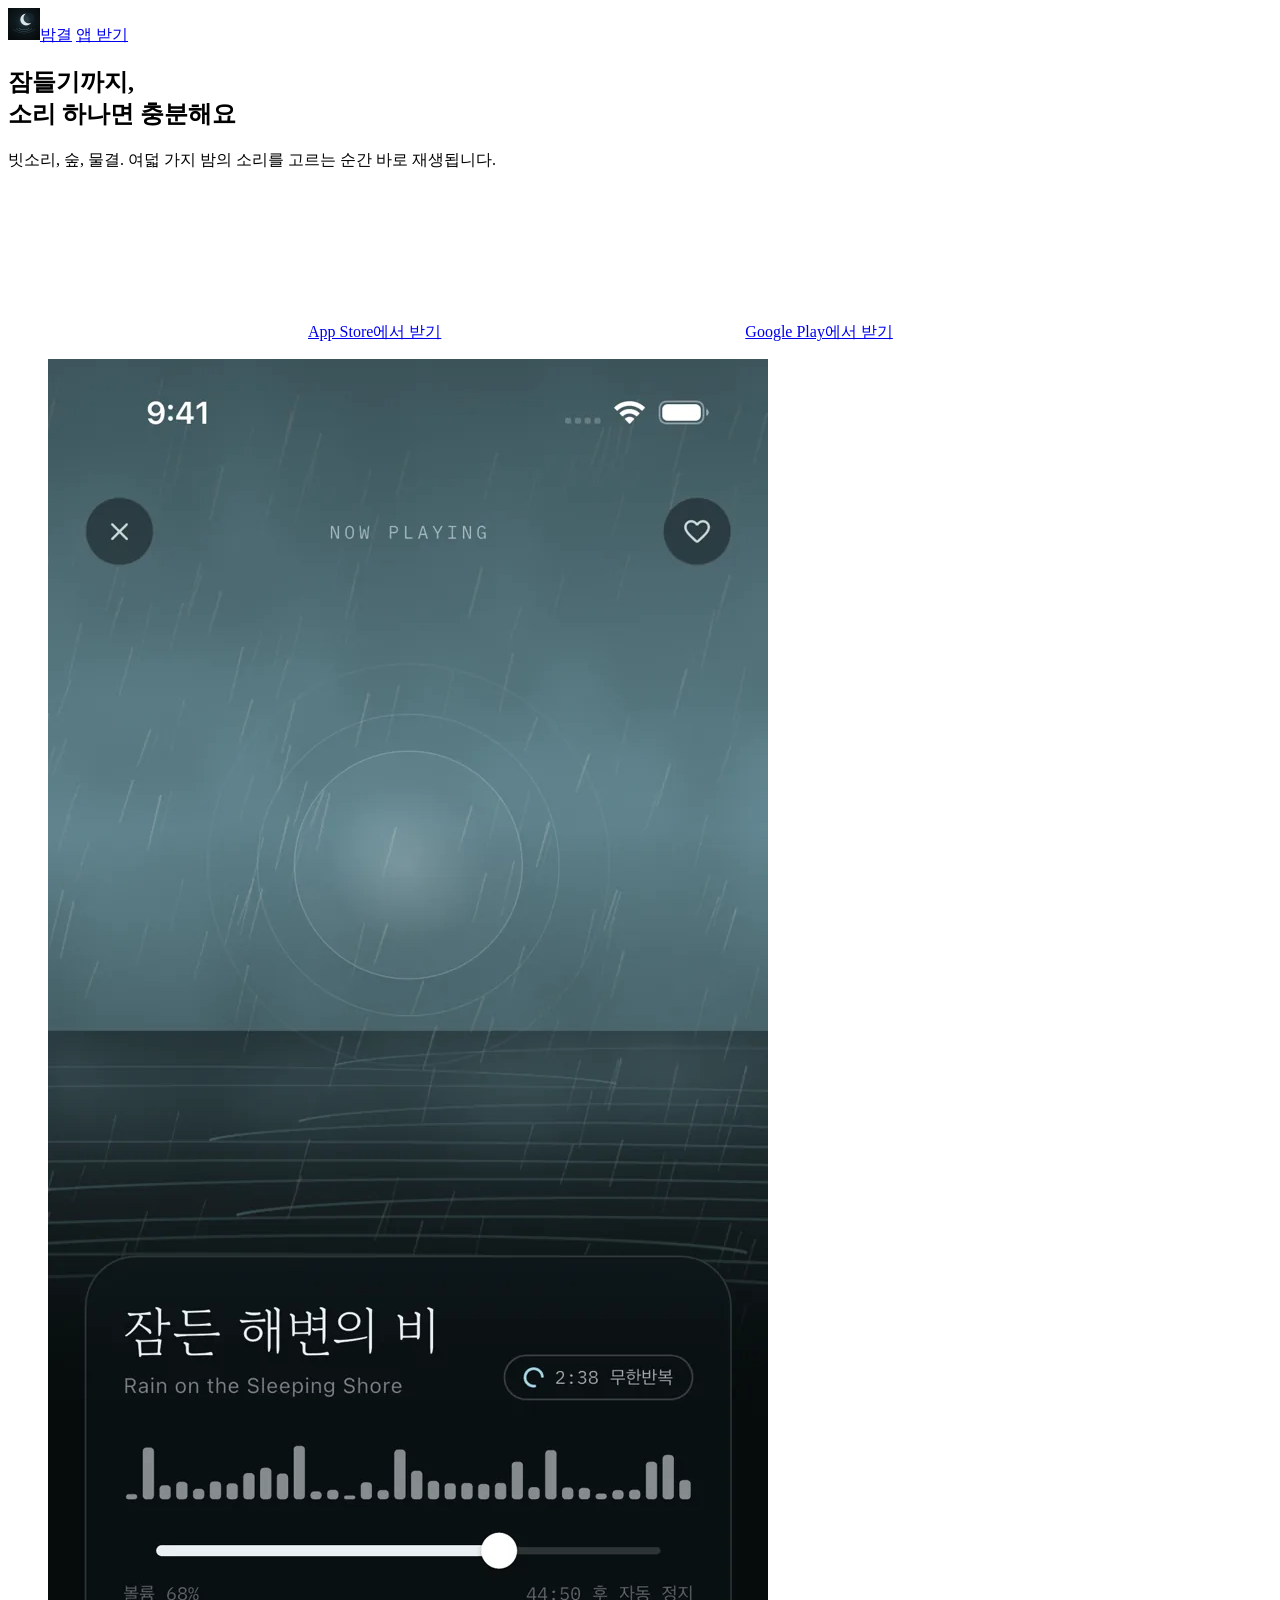
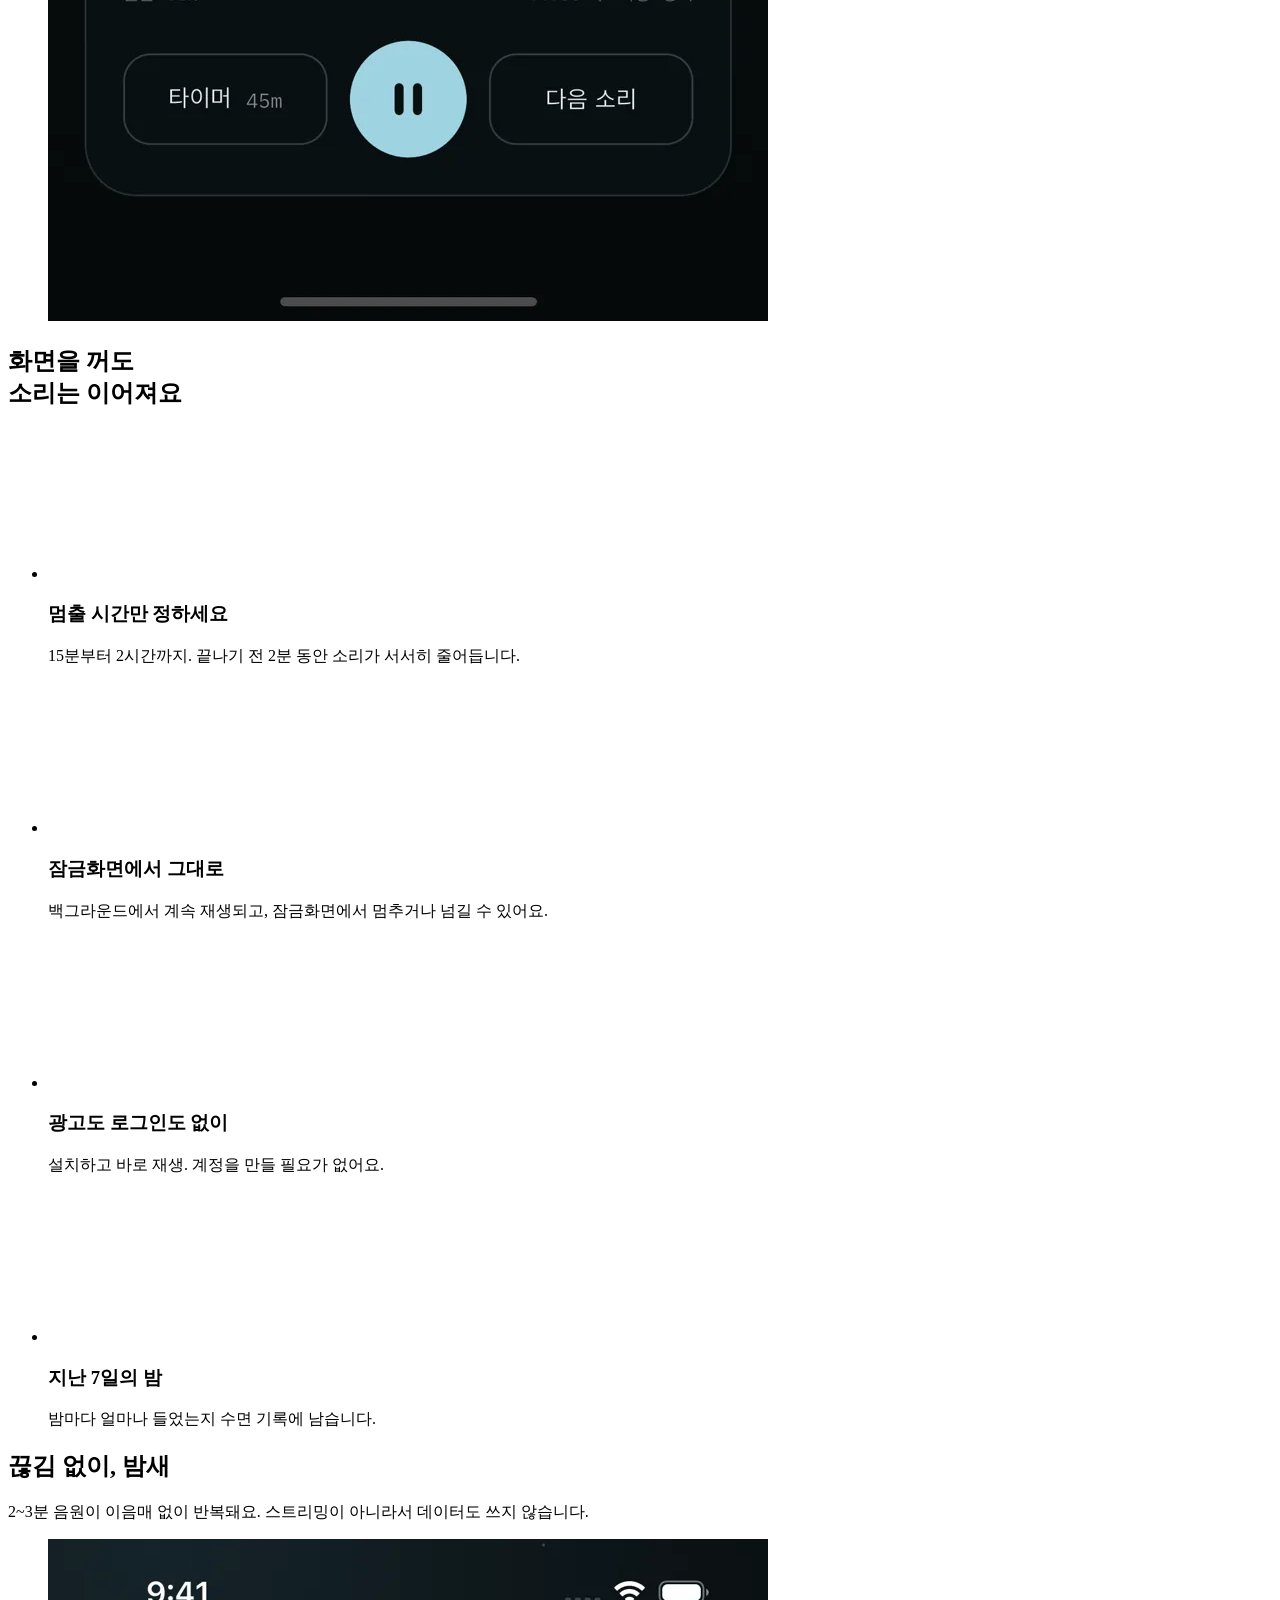
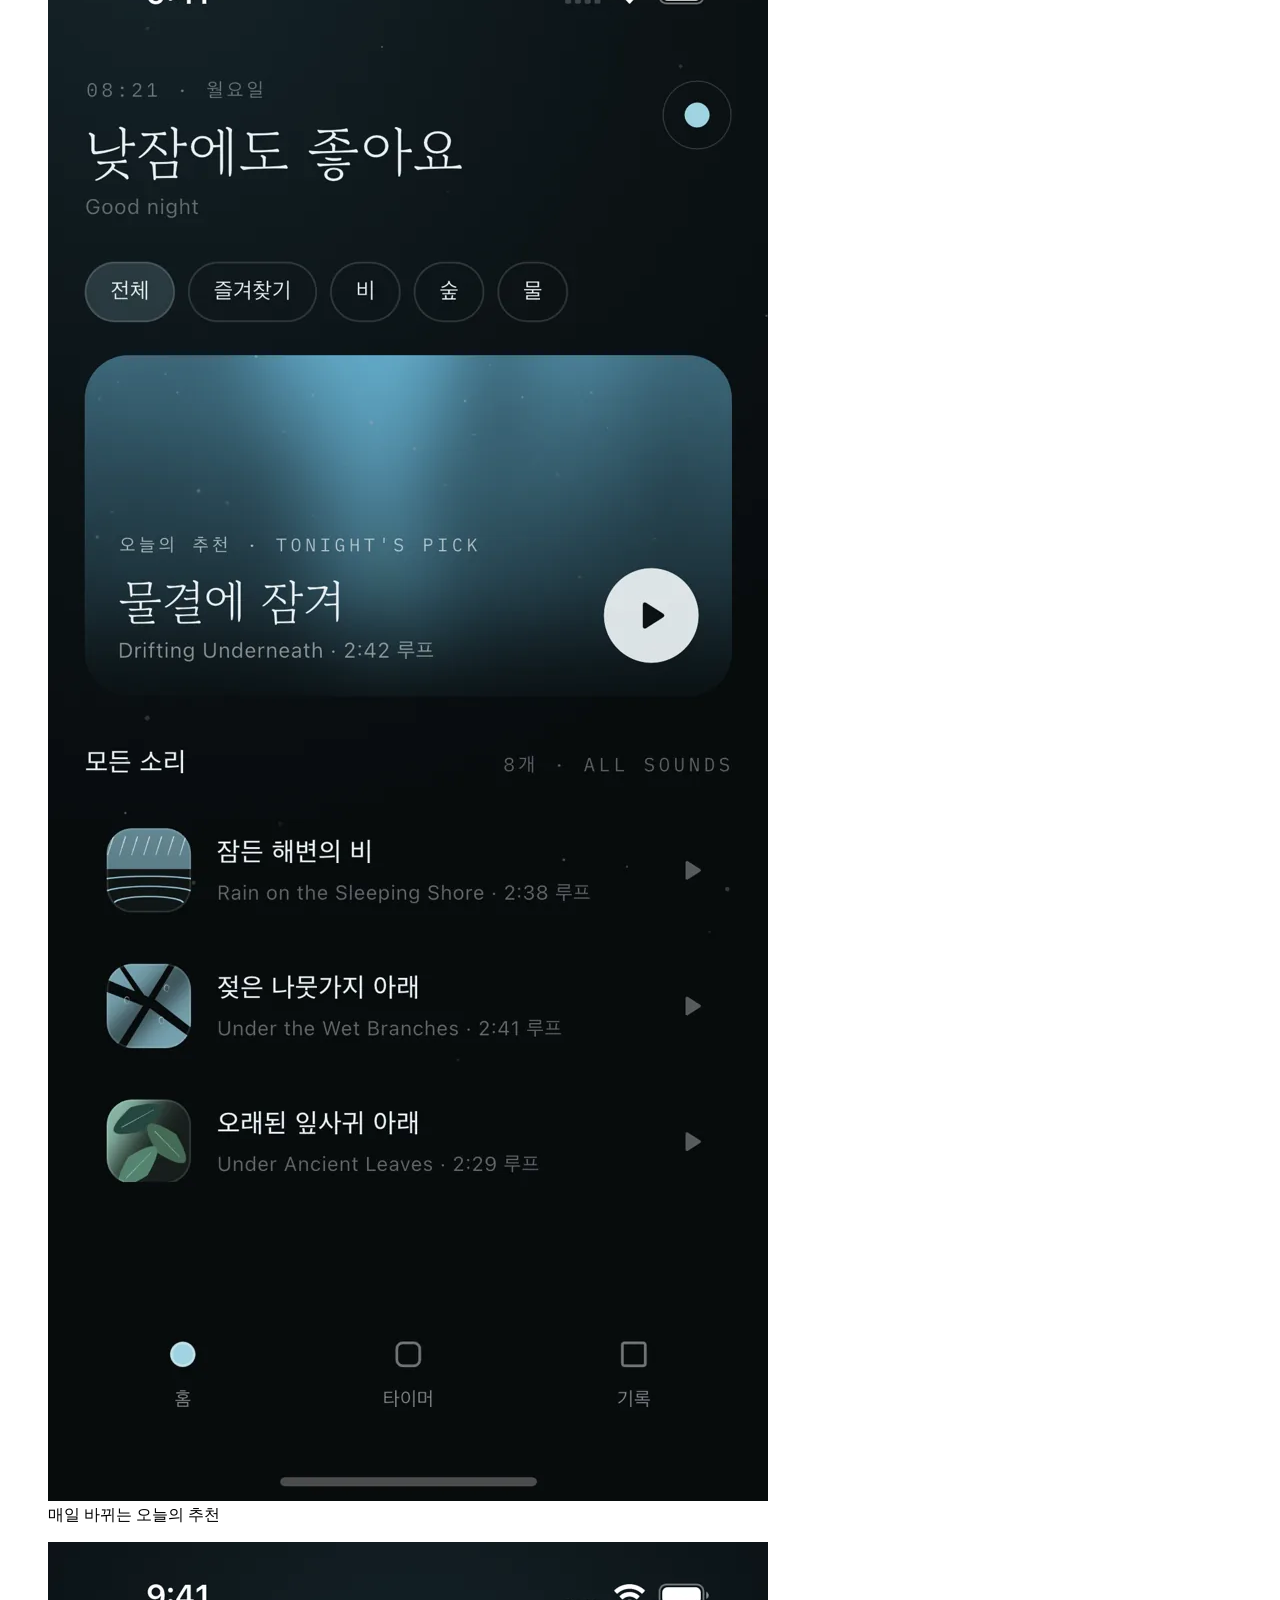
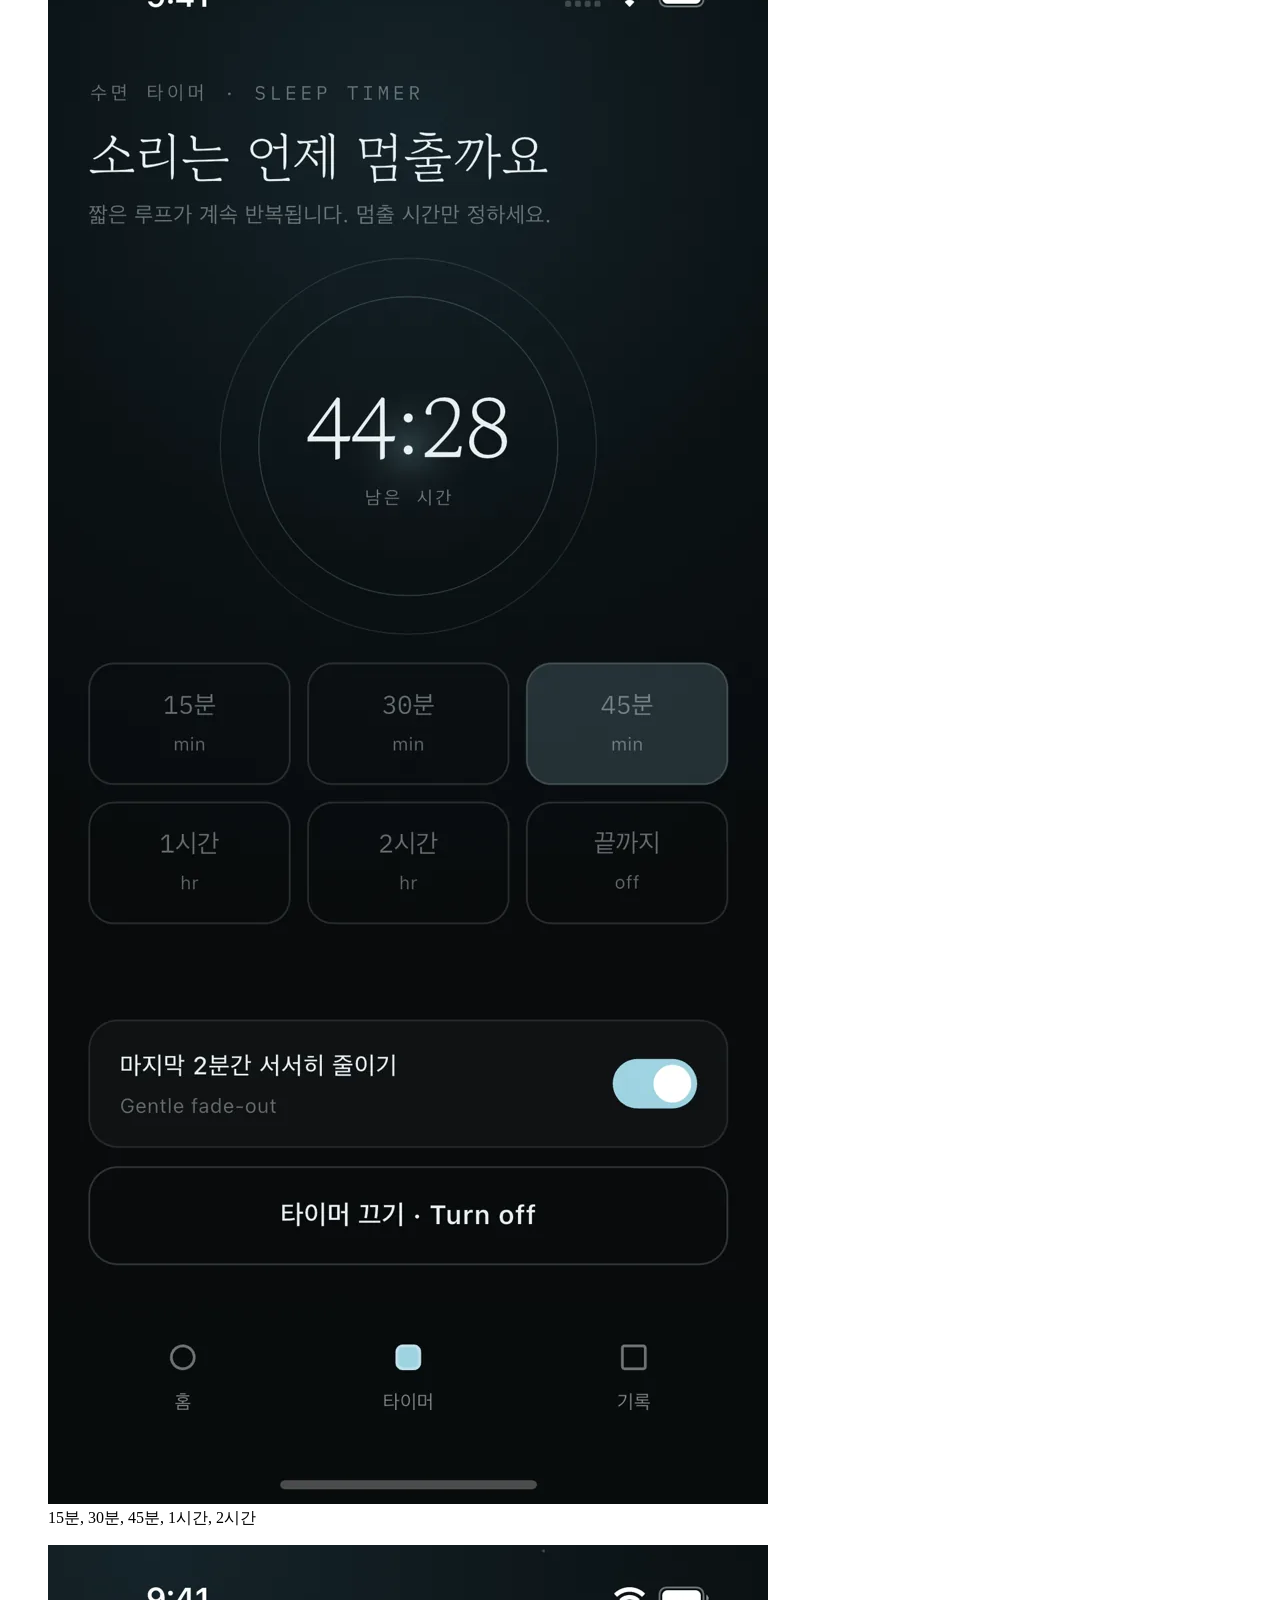
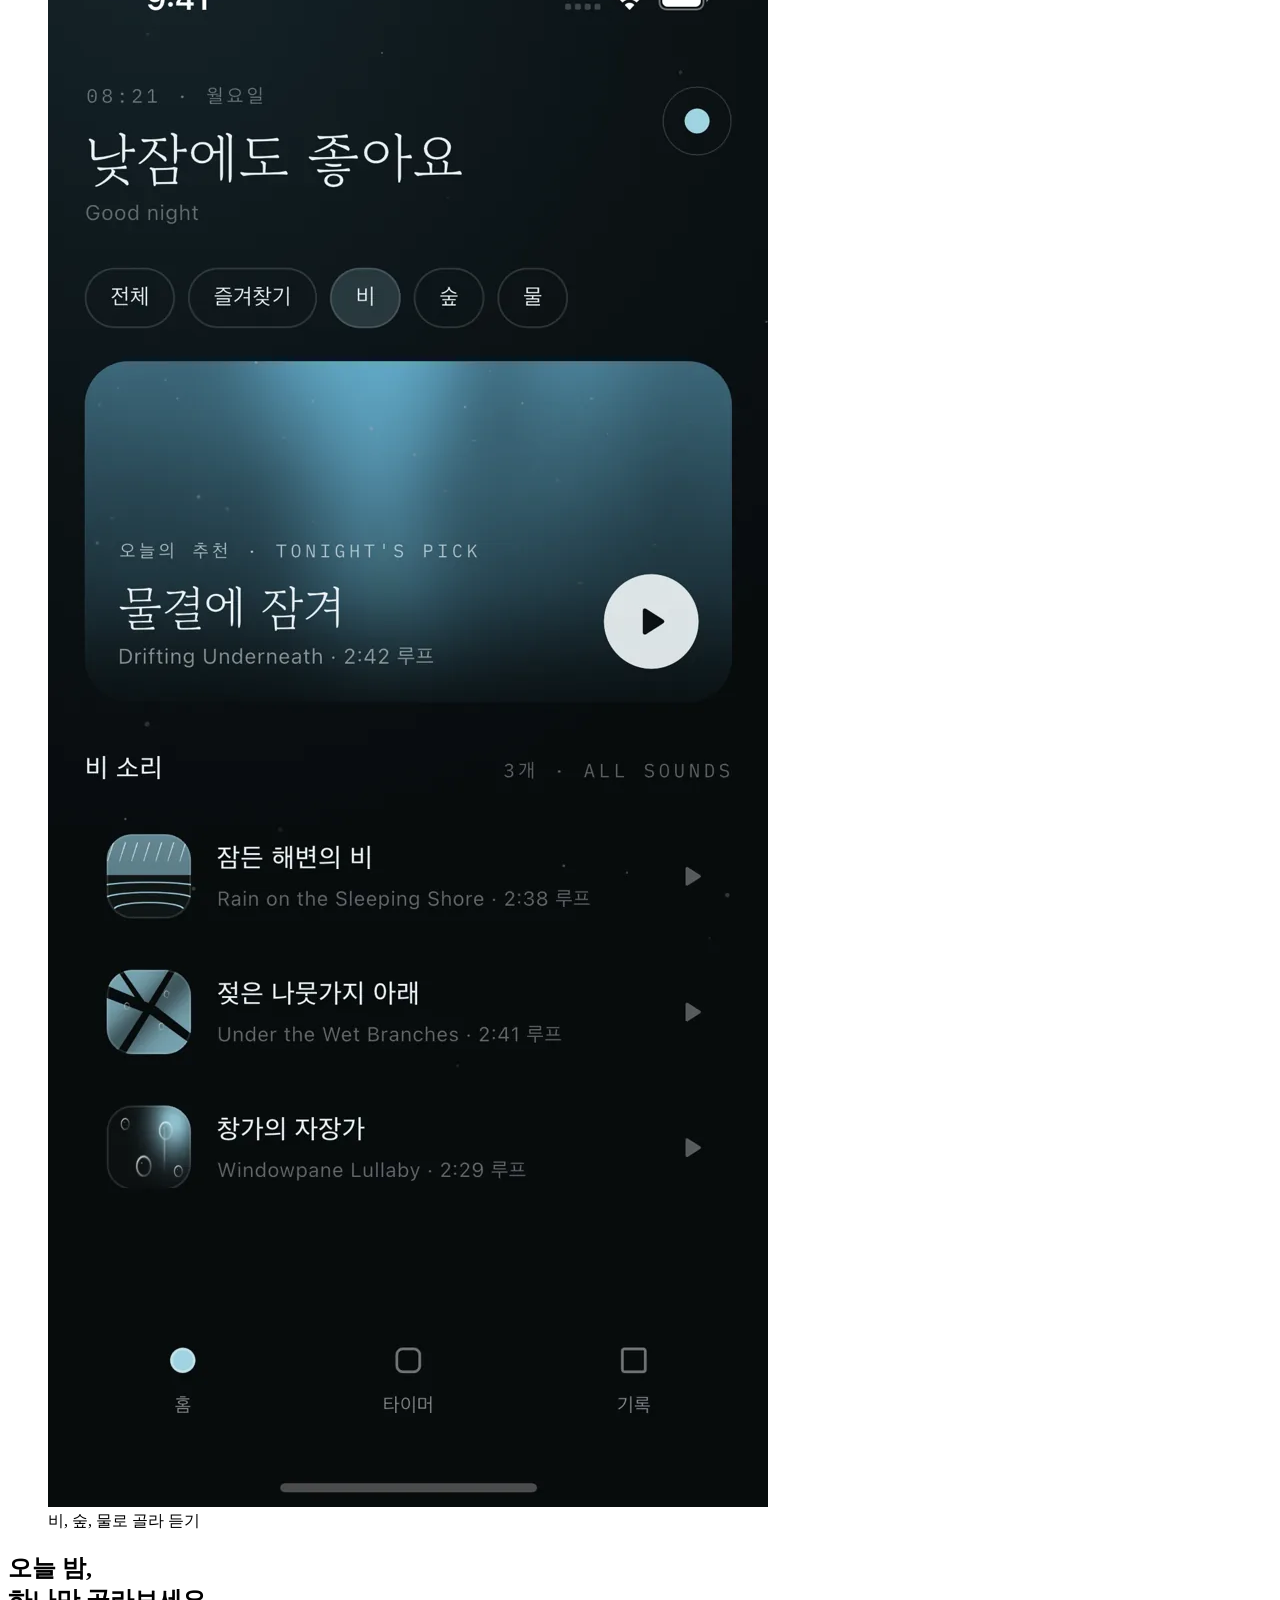
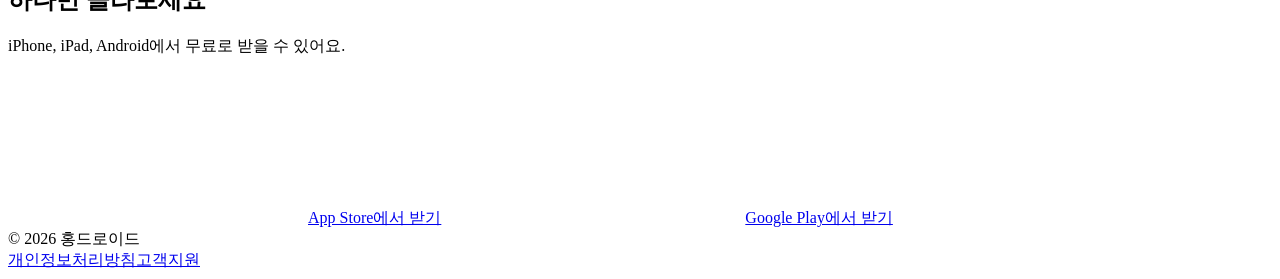
==== src/index.html @ 4cf06735 "밤결 랜딩 페이지 Co-Authored-By: Claude Opus 5.5 <noreply@anthropic.com> Claude-Session: https://claude.ai/" ====
<!doctype html>
<html lang="ko">
<head>
<meta charset="utf-8">
<meta name="viewport" content="width=device-width, initial-scale=1, viewport-fit=cover">
<title>밤결 - 수면 백색소음·빗소리 앱</title>
<meta name="description" content="빗소리, 숲, 물결. 여덟 가지 밤의 소리를 고르는 순간 바로 재생되는 수면 사운드 앱. 타이머, 백그라운드 재생, 광고 없이.">
<meta name="theme-color" content="#0A1013">
<link rel="canonical" href="__SITE__/">
<link rel="icon" href="/favicon.png" type="image/png">
<link rel="apple-touch-icon" href="/apple-touch-icon.png">
<meta property="og:type" content="website">
<meta property="og:locale" content="ko_KR">
<meta property="og:title" content="밤결 - 잠들기까지, 소리 하나면 충분해요">
<meta property="og:description" content="여덟 가지 밤의 소리를 고르는 순간 바로 재생됩니다. iOS·Android 무료.">
<meta property="og:url" content="__SITE__/">
<meta property="og:image" content="__SITE__/og.jpg">
<meta name="twitter:card" content="summary_large_image">
<meta name="apple-itunes-app" content="app-id=6816719142">
<link rel="preload" href="/fonts/gowun.woff2" as="font" type="font/woff2" crossorigin>
<link rel="stylesheet" href="/styles.css">
<script type="application/ld+json">
{"@context":"https://schema.org","@type":"MobileApplication","name":"밤결","alternateName":"Bamgyeol","operatingSystem":"iOS, Android","applicationCategory":"HealthApplication","description":"여덟 가지 밤의 소리를 무한 반복 재생하는 수면 사운드 앱","offers":{"@type":"Offer","price":"0","priceCurrency":"KRW"},"downloadUrl":["https://apps.apple.com/kr/app/id6816719142","https://play.google.com/store/apps/details?id=com.bamgyeol.bamgyeol"]}
</script>
</head>
<body>
<!--SPRITE-->
<div class="ambient" aria-hidden="true"><div class="ambient__layer"></div><div class="ambient__layer"></div></div>

<header class="nav">
  <a class="brand" href="#top" aria-label="밤결 처음으로"><img src="/img/icon.png" alt="" width="32" height="32"><span>밤결</span></a>
  <a class="nav__get" href="#get">앱 받기</a>
</header>

<main id="top">
  <section class="hero">
    <div class="hero__copy">
      <h1><span>잠들기까지,</span><br><span>소리 하나면 충분해요</span></h1>
      <p class="hero__sub">빗소리, 숲, 물결. 여덟 가지 밤의 소리를 고르는 순간 바로 재생됩니다.</p>
      <div class="stores">
        <a class="store" href="https://apps.apple.com/kr/app/id6816719142" rel="noopener"><svg aria-hidden="true"><use href="#i-apple"/></svg><span>App Store에서 받기</span></a>
        <a class="store" href="https://play.google.com/store/apps/details?id=com.bamgyeol.bamgyeol" rel="noopener"><svg aria-hidden="true"><use href="#i-gplay"/></svg><span>Google Play에서 받기</span></a>
      </div>
    </div>

    <div class="windows" role="group" aria-label="여덟 가지 소리 미리 듣기. 누르면 재생됩니다.">
      <!--WINDOWS-->
    </div>
  </section>

  <section class="night reveal">
    <figure class="night__shot">
      <img src="/shots/player.webp" alt="밤결 재생 화면. 잠든 해변의 비가 재생 중이고 자동 정지 타이머가 켜져 있다." width="720" height="1562" loading="lazy">
    </figure>
    <div class="night__copy">
      <h2>화면을 꺼도<br>소리는 이어져요</h2>
      <ul class="facts">
        <li><svg aria-hidden="true"><use href="#i-timer"/></svg><div><h3>멈출 시간만 정하세요</h3><p>15분부터 2시간까지. 끝나기 전 2분 동안 소리가 서서히 줄어듭니다.</p></div></li>
        <li><svg aria-hidden="true"><use href="#i-lock"/></svg><div><h3>잠금화면에서 그대로</h3><p>백그라운드에서 계속 재생되고, 잠금화면에서 멈추거나 넘길 수 있어요.</p></div></li>
        <li><svg aria-hidden="true"><use href="#i-prohibit"/></svg><div><h3>광고도 로그인도 없이</h3><p>설치하고 바로 재생. 계정을 만들 필요가 없어요.</p></div></li>
        <li><svg aria-hidden="true"><use href="#i-chart"/></svg><div><h3>지난 7일의 밤</h3><p>밤마다 얼마나 들었는지 수면 기록에 남습니다.</p></div></li>
      </ul>
    </div>
  </section>

  <section class="screens reveal">
    <h2>끊김 없이, 밤새</h2>
    <p class="screens__lead">2~3분 음원이 이음매 없이 반복돼요. 스트리밍이 아니라서 데이터도 쓰지 않습니다.</p>
    <div class="screens__row">
      <figure><img src="/shots/home.webp" alt="홈 화면. 오늘의 추천과 소리 목록" width="720" height="1562" loading="lazy"><figcaption>매일 바뀌는 오늘의 추천</figcaption></figure>
      <figure><img src="/shots/timer.webp" alt="수면 타이머 화면" width="720" height="1562" loading="lazy"><figcaption>15분, 30분, 45분, 1시간, 2시간</figcaption></figure>
      <figure><img src="/shots/filtered.webp" alt="비 카테고리로 걸러 본 소리 목록" width="720" height="1562" loading="lazy"><figcaption>비, 숲, 물로 골라 듣기</figcaption></figure>
    </div>
  </section>

  <section class="get reveal" id="get">
    <h2>오늘 밤,<br>하나만 골라보세요</h2>
    <p>iPhone, iPad, Android에서 무료로 받을 수 있어요.</p>
    <div class="stores">
      <a class="store" href="https://apps.apple.com/kr/app/id6816719142" rel="noopener"><svg aria-hidden="true"><use href="#i-apple"/></svg><span>App Store에서 받기</span></a>
      <a class="store" href="https://play.google.com/store/apps/details?id=com.bamgyeol.bamgyeol" rel="noopener"><svg aria-hidden="true"><use href="#i-gplay"/></svg><span>Google Play에서 받기</span></a>
    </div>
  </section>
</main>

<footer class="foot">
  <span>© 2026 홍드로이드</span>
  <nav aria-label="정책"><a href="https://bamgyeol-sleep-app.web.app/privacy.html">개인정보처리방침</a><a href="https://bamgyeol-sleep-app.web.app/support.html">고객지원</a></nav>
</footer>
<script src="/main.js" defer></script>
</body>
</html>
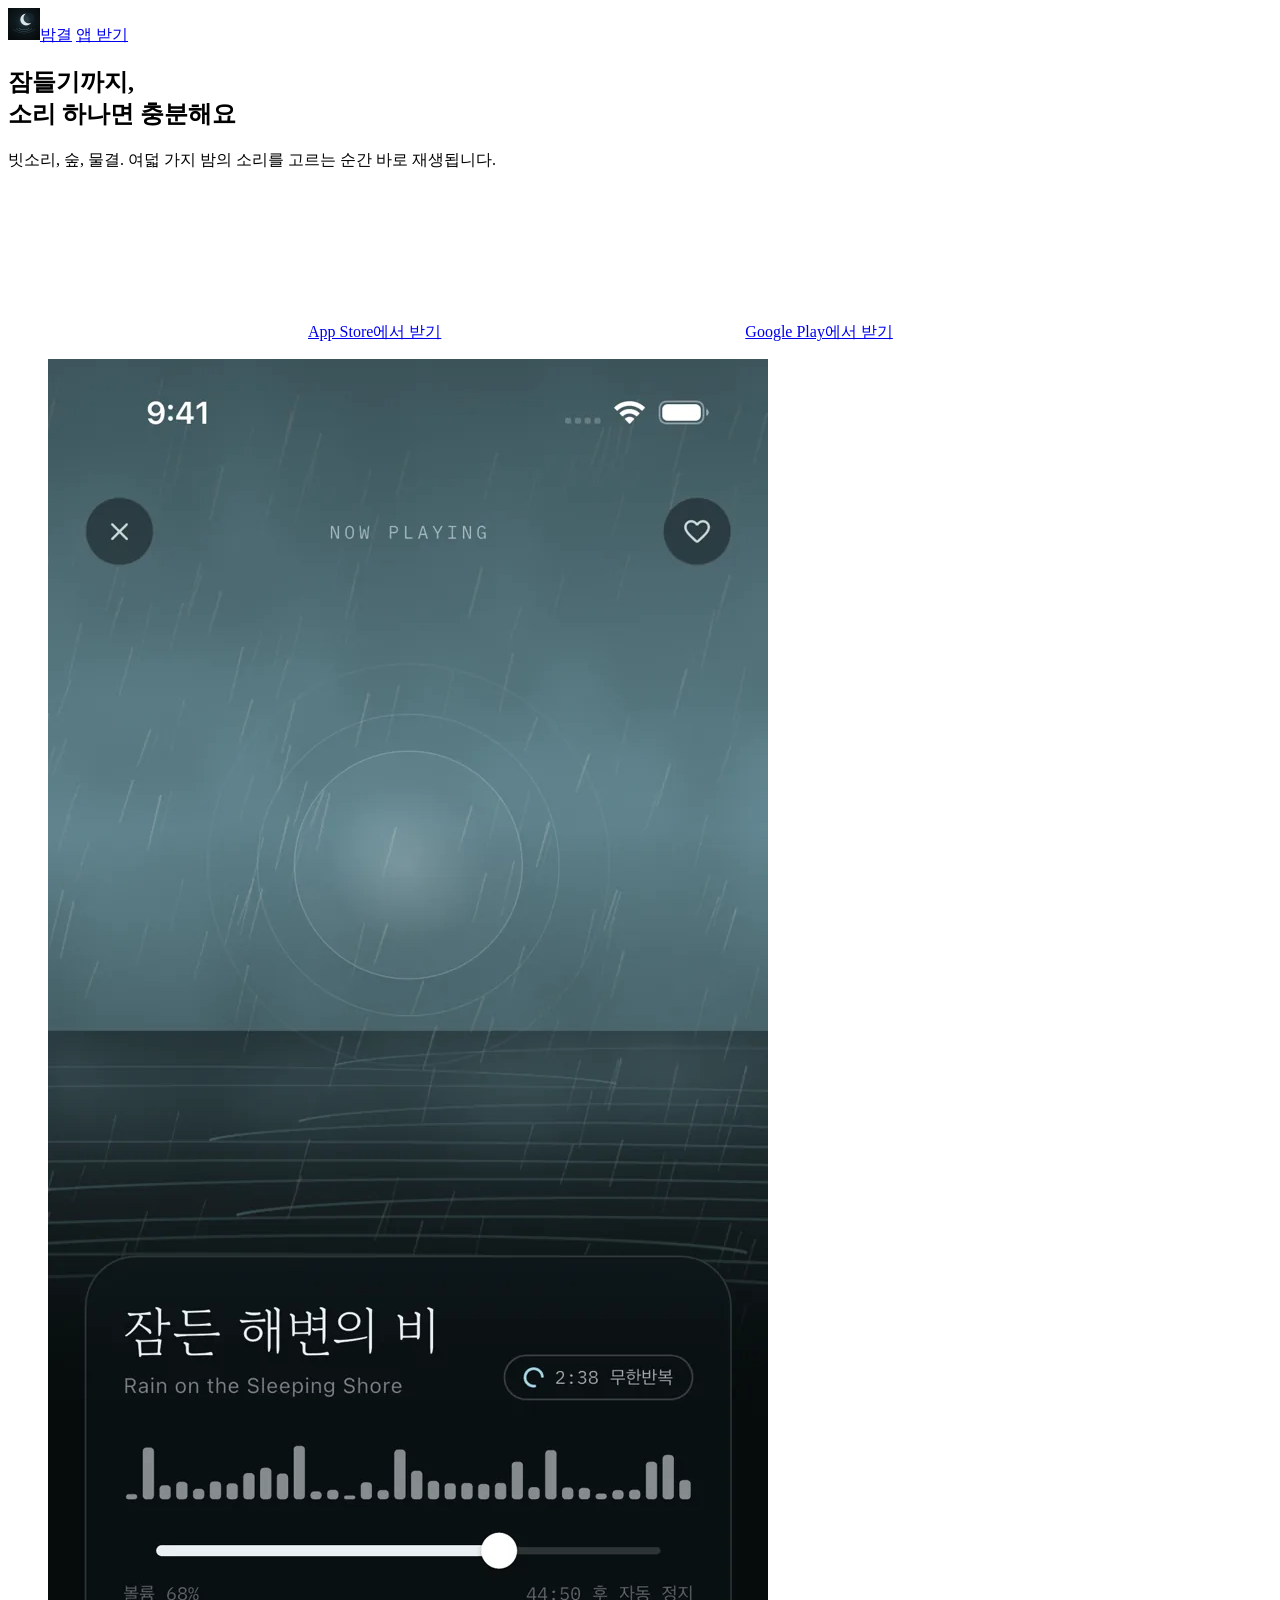
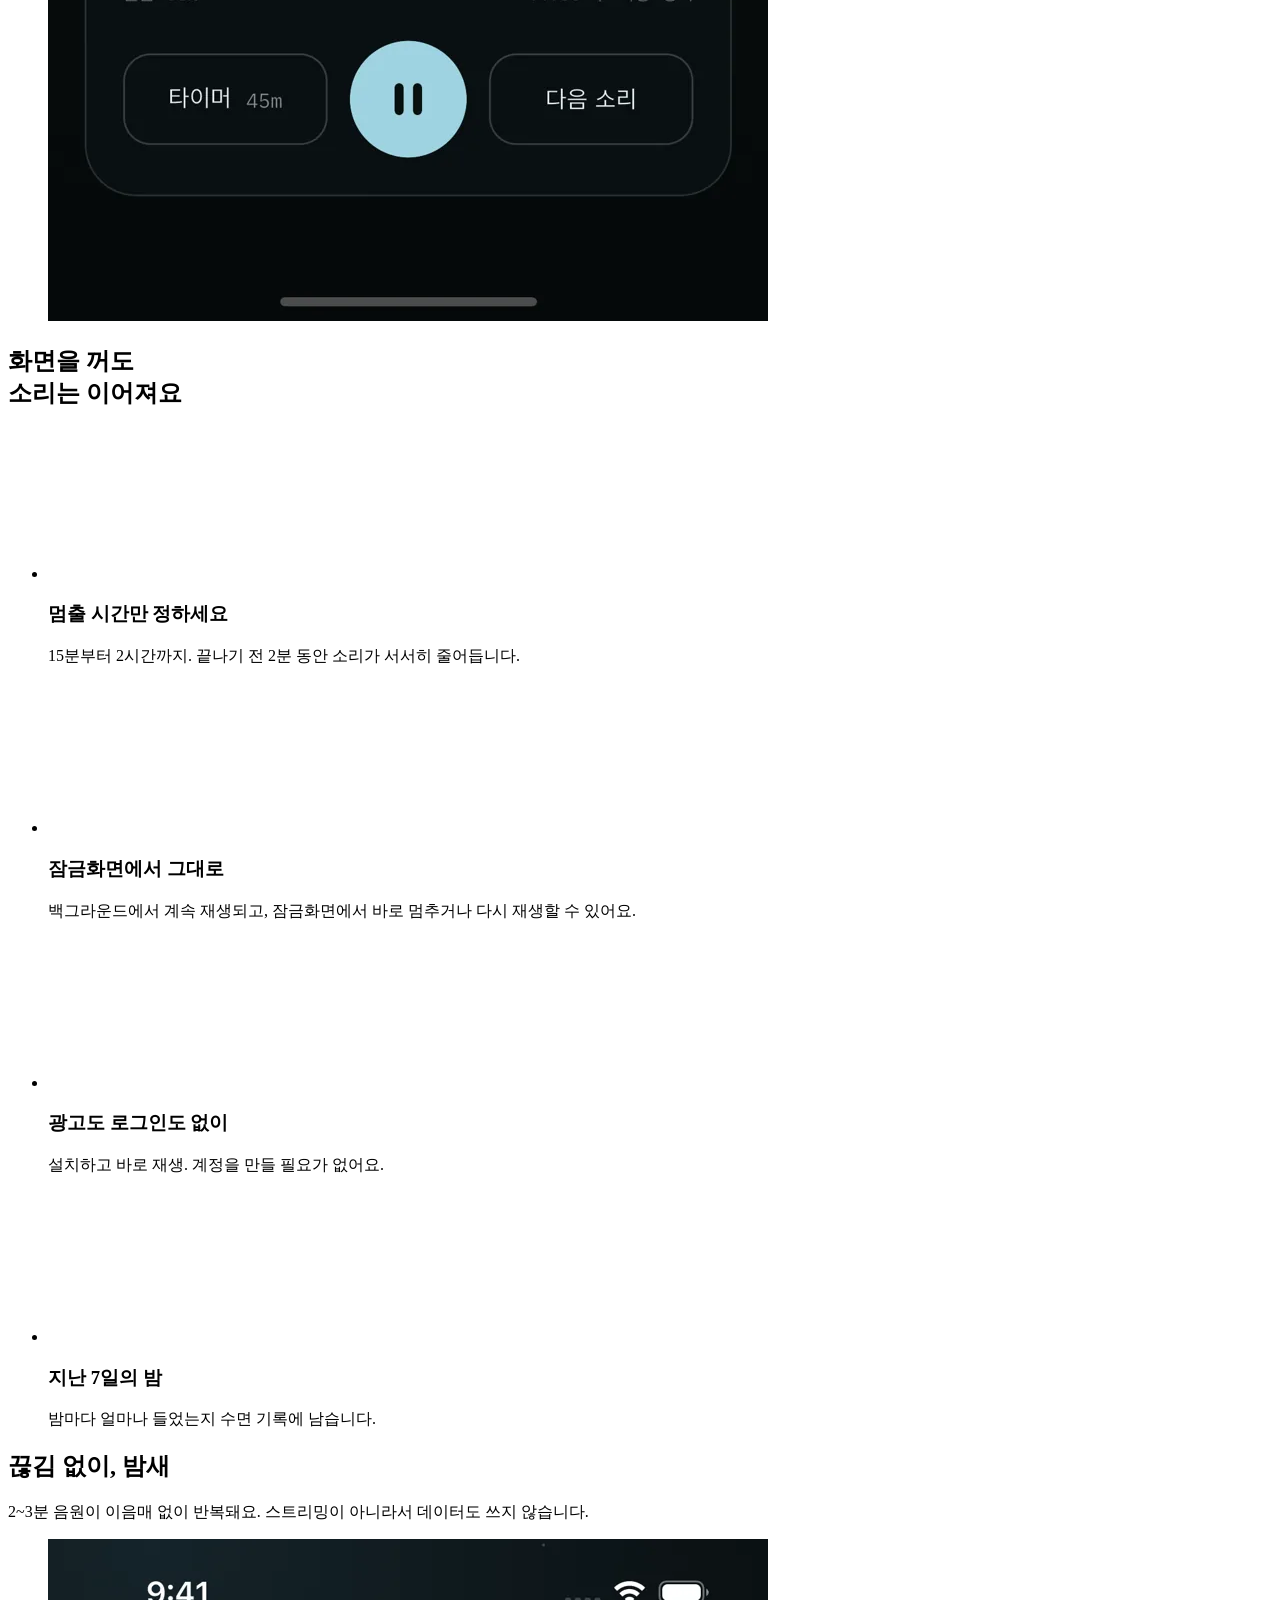
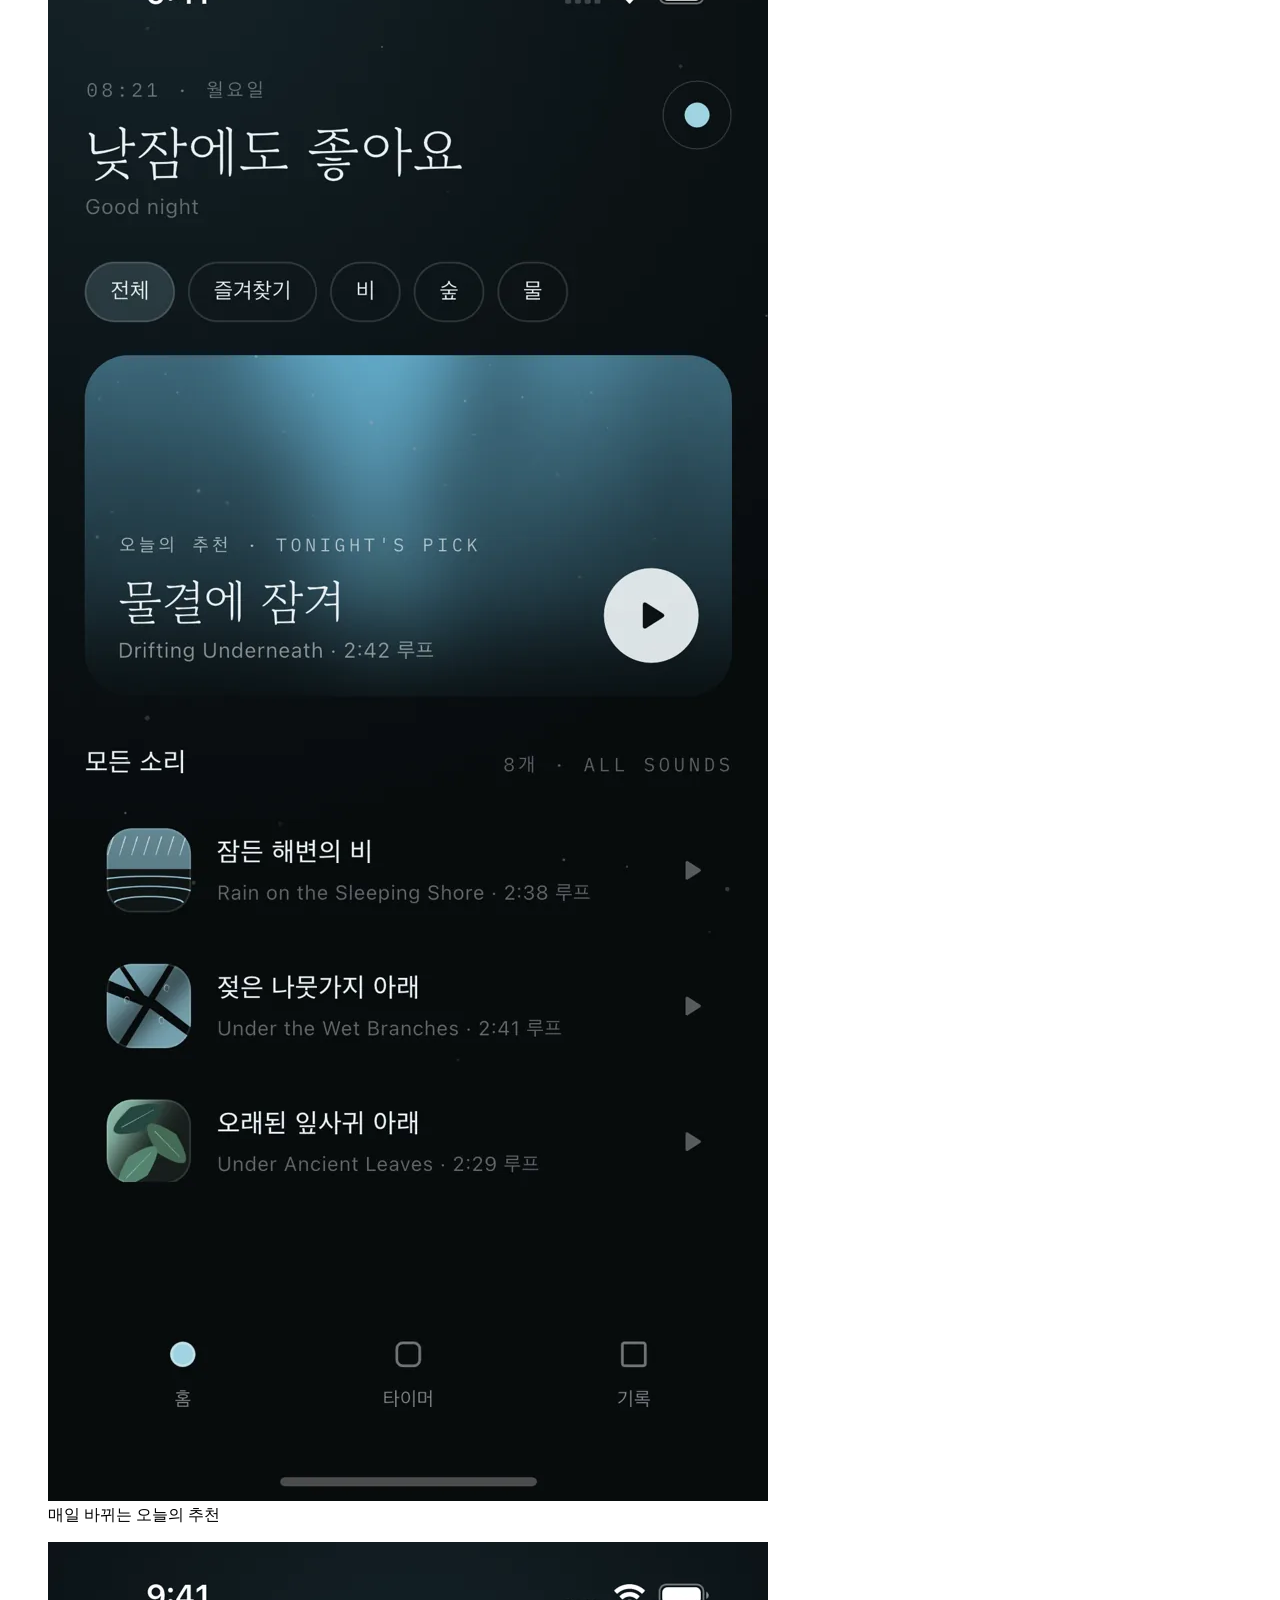
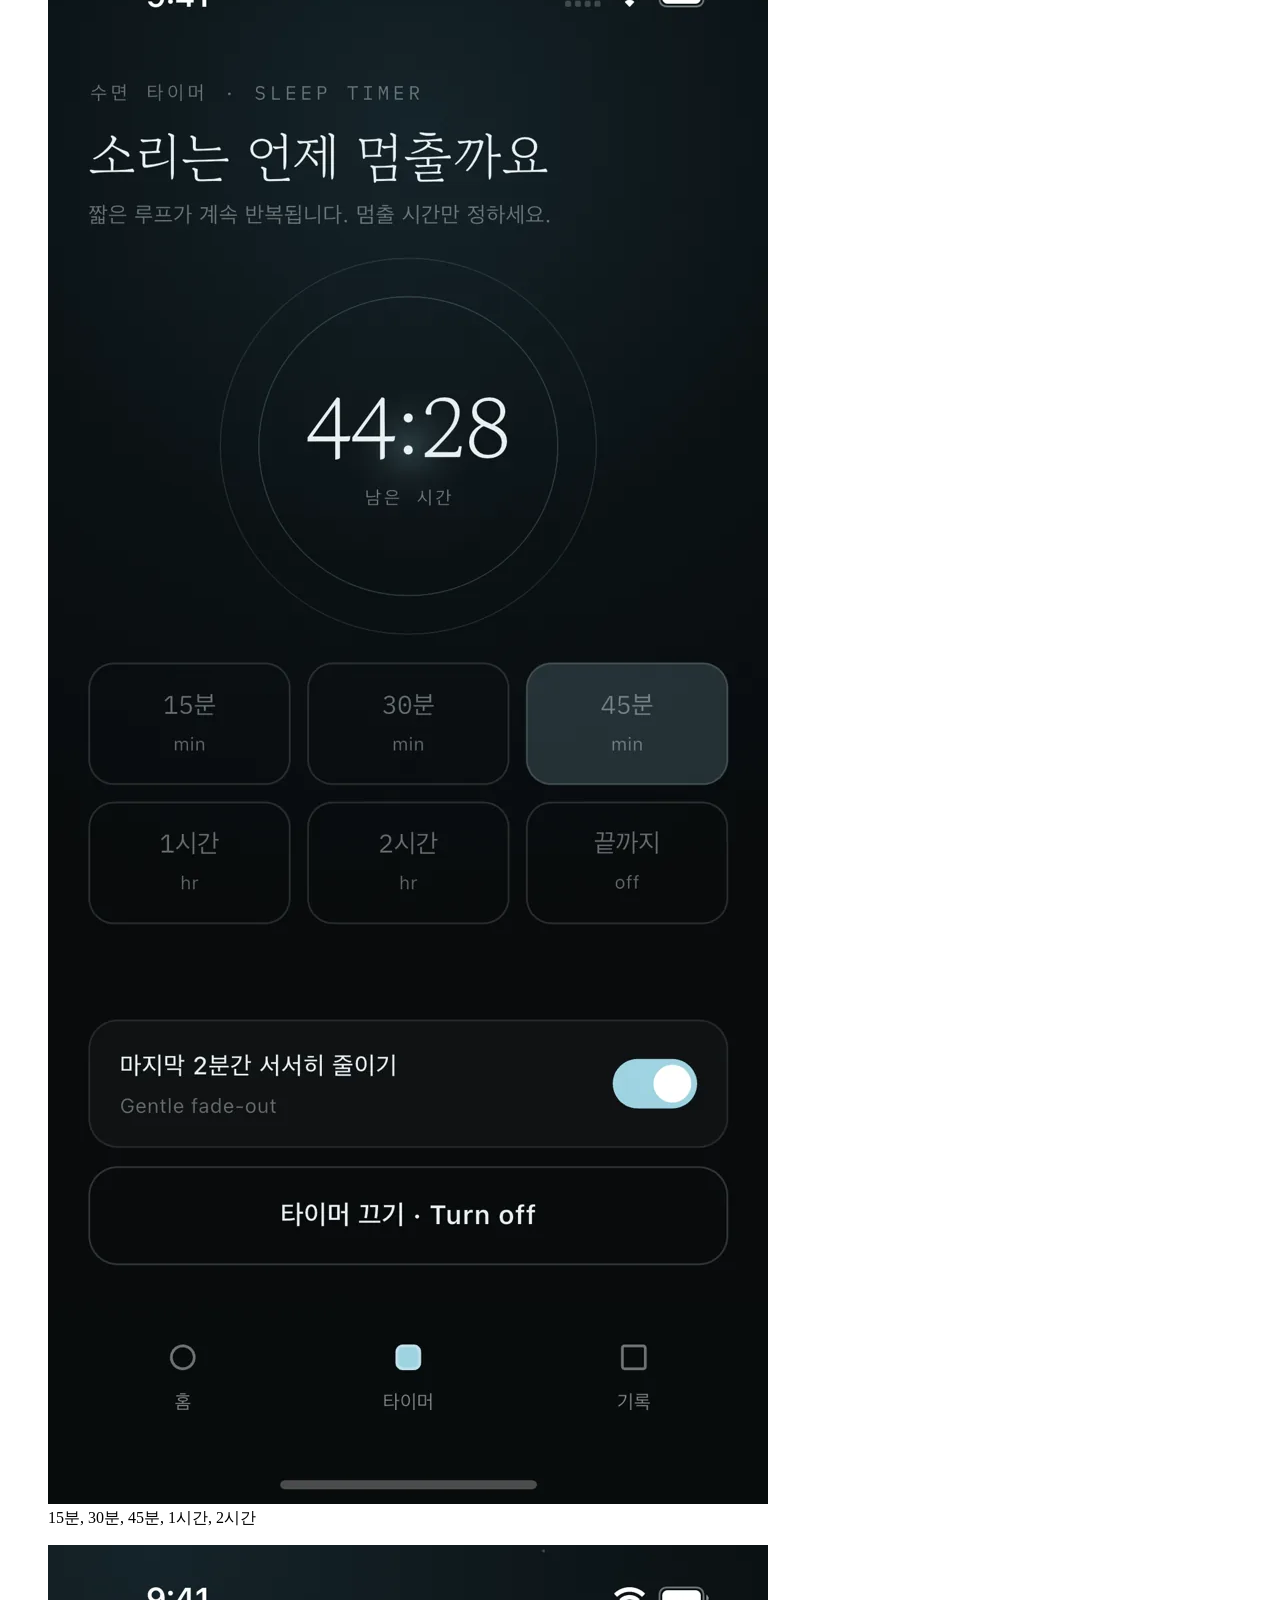
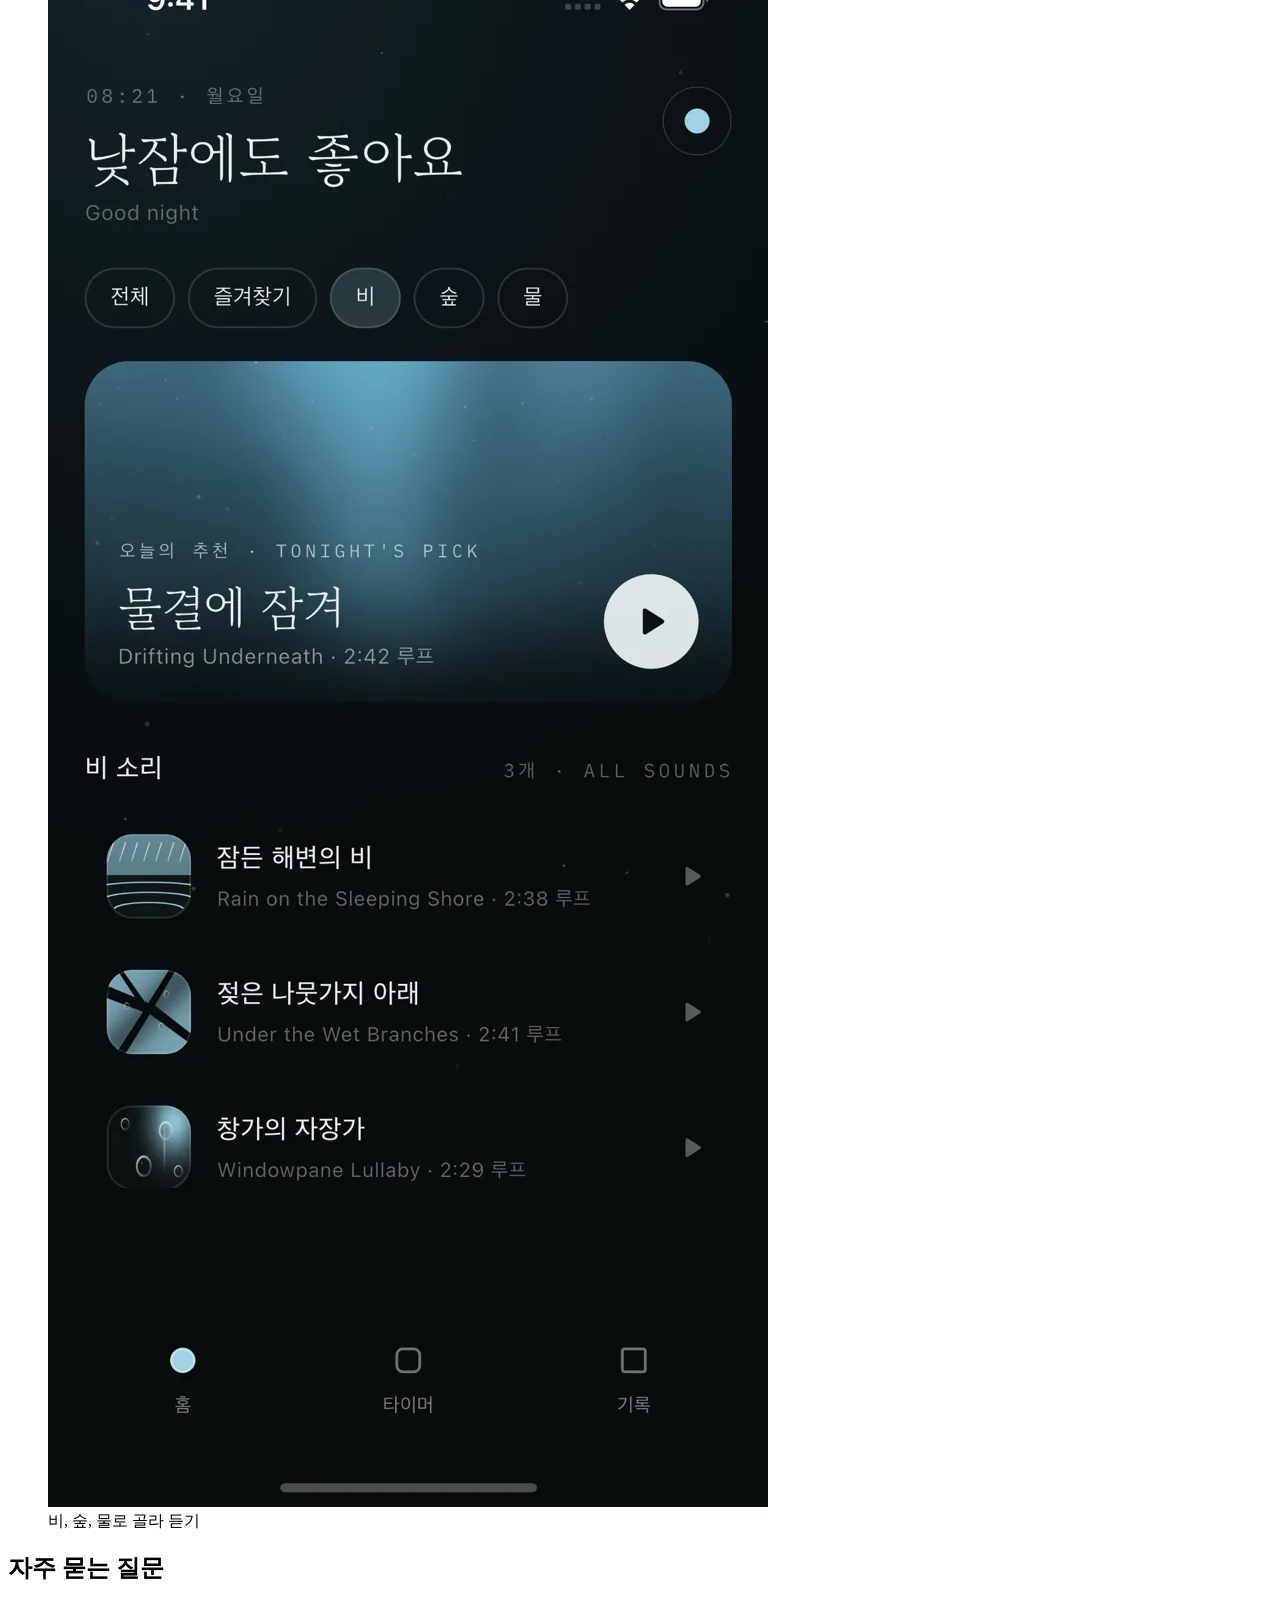
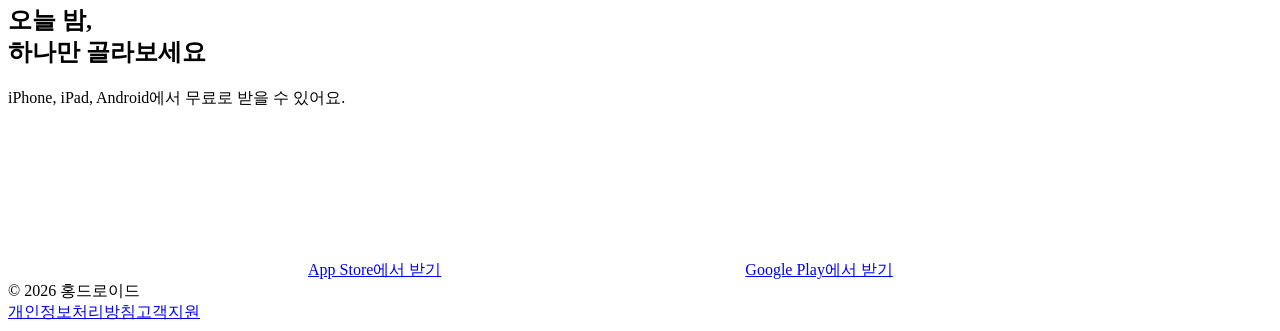
==== commit 95837451: "SEO·GEO: 구조화 데이터, FAQ, llms.txt, AI 크롤러 허용 Co-Authored-By: Claude Opus 5.5 <noreply@anthropic.com> C" ====
--- a/src/index.html
+++ b/src/index.html
@@ -6,22 +6,31 @@
 <title>밤결 - 수면 백색소음·빗소리 앱</title>
 <meta name="description" content="빗소리, 숲, 물결. 여덟 가지 밤의 소리를 고르는 순간 바로 재생되는 수면 사운드 앱. 타이머, 백그라운드 재생, 광고 없이.">
 <meta name="theme-color" content="#0A1013">
+<meta name="robots" content="index, follow, max-image-preview:large, max-snippet:-1">
+<meta name="author" content="홍드로이드">
+<meta name="keywords" content="수면앱, 백색소음, 빗소리, 수면 사운드, 잠 잘 때 듣는 소리, 자연의 소리, 수면 타이머, ASMR, 불면증, 밤결">
 <link rel="canonical" href="__SITE__/">
 <link rel="icon" href="/favicon.png" type="image/png">
 <link rel="apple-touch-icon" href="/apple-touch-icon.png">
 <meta property="og:type" content="website">
+<meta property="og:site_name" content="밤결">
 <meta property="og:locale" content="ko_KR">
 <meta property="og:title" content="밤결 - 잠들기까지, 소리 하나면 충분해요">
 <meta property="og:description" content="여덟 가지 밤의 소리를 고르는 순간 바로 재생됩니다. iOS·Android 무료.">
 <meta property="og:url" content="__SITE__/">
 <meta property="og:image" content="__SITE__/og.jpg">
+<meta property="og:image:width" content="1200">
+<meta property="og:image:height" content="630">
+<meta property="og:image:alt" content="밤결. 잠들기까지, 소리 하나면 충분해요">
 <meta name="twitter:card" content="summary_large_image">
+<meta name="twitter:title" content="밤결 - 잠들기까지, 소리 하나면 충분해요">
+<meta name="twitter:description" content="여덟 가지 밤의 소리를 고르는 순간 바로 재생됩니다. iOS·Android 무료.">
+<meta name="twitter:image" content="__SITE__/og.jpg">
+<link rel="alternate" type="text/plain" href="/llms.txt" title="llms.txt">
 <meta name="apple-itunes-app" content="app-id=6816719142">
 <link rel="preload" href="/fonts/gowun.woff2" as="font" type="font/woff2" crossorigin>
 <link rel="stylesheet" href="/styles.css">
-<script type="application/ld+json">
-{"@context":"https://schema.org","@type":"MobileApplication","name":"밤결","alternateName":"Bamgyeol","operatingSystem":"iOS, Android","applicationCategory":"HealthApplication","description":"여덟 가지 밤의 소리를 무한 반복 재생하는 수면 사운드 앱","offers":{"@type":"Offer","price":"0","priceCurrency":"KRW"},"downloadUrl":["https://apps.apple.com/kr/app/id6816719142","https://play.google.com/store/apps/details?id=com.bamgyeol.bamgyeol"]}
-</script>
+<script type="application/ld+json"><!--JSONLD--></script>
 </head>
 <body>
 <!--SPRITE-->
@@ -56,7 +65,7 @@
       <h2>화면을 꺼도<br>소리는 이어져요</h2>
       <ul class="facts">
         <li><svg aria-hidden="true"><use href="#i-timer"/></svg><div><h3>멈출 시간만 정하세요</h3><p>15분부터 2시간까지. 끝나기 전 2분 동안 소리가 서서히 줄어듭니다.</p></div></li>
-        <li><svg aria-hidden="true"><use href="#i-lock"/></svg><div><h3>잠금화면에서 그대로</h3><p>백그라운드에서 계속 재생되고, 잠금화면에서 멈추거나 넘길 수 있어요.</p></div></li>
+        <li><svg aria-hidden="true"><use href="#i-lock"/></svg><div><h3>잠금화면에서 그대로</h3><p>백그라운드에서 계속 재생되고, 잠금화면에서 바로 멈추거나 다시 재생할 수 있어요.</p></div></li>
         <li><svg aria-hidden="true"><use href="#i-prohibit"/></svg><div><h3>광고도 로그인도 없이</h3><p>설치하고 바로 재생. 계정을 만들 필요가 없어요.</p></div></li>
         <li><svg aria-hidden="true"><use href="#i-chart"/></svg><div><h3>지난 7일의 밤</h3><p>밤마다 얼마나 들었는지 수면 기록에 남습니다.</p></div></li>
       </ul>
@@ -70,6 +79,13 @@
       <figure><img src="/shots/home.webp" alt="홈 화면. 오늘의 추천과 소리 목록" width="720" height="1562" loading="lazy"><figcaption>매일 바뀌는 오늘의 추천</figcaption></figure>
       <figure><img src="/shots/timer.webp" alt="수면 타이머 화면" width="720" height="1562" loading="lazy"><figcaption>15분, 30분, 45분, 1시간, 2시간</figcaption></figure>
       <figure><img src="/shots/filtered.webp" alt="비 카테고리로 걸러 본 소리 목록" width="720" height="1562" loading="lazy"><figcaption>비, 숲, 물로 골라 듣기</figcaption></figure>
+    </div>
+  </section>
+
+  <section class="faq reveal" id="faq">
+    <h2>자주 묻는 질문</h2>
+    <div class="faq__list">
+      <!--FAQ-->
     </div>
   </section>
 
